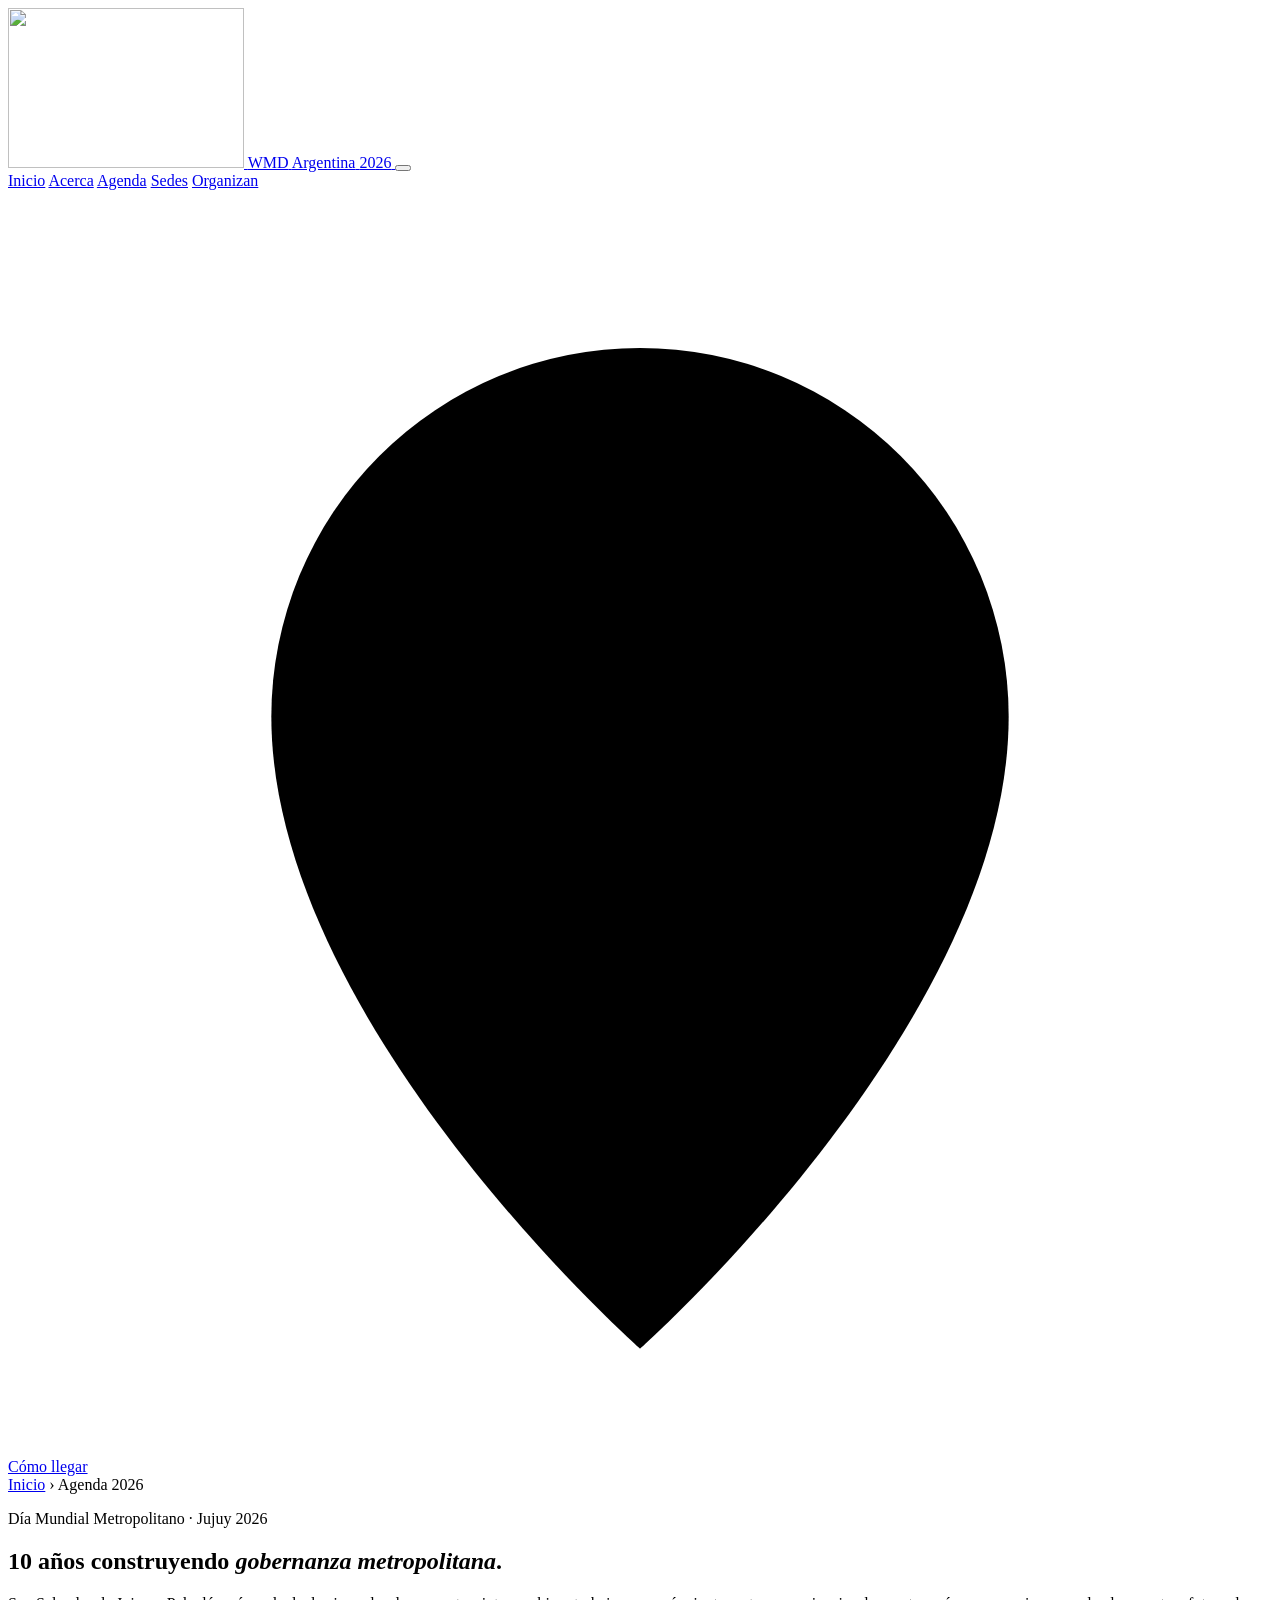
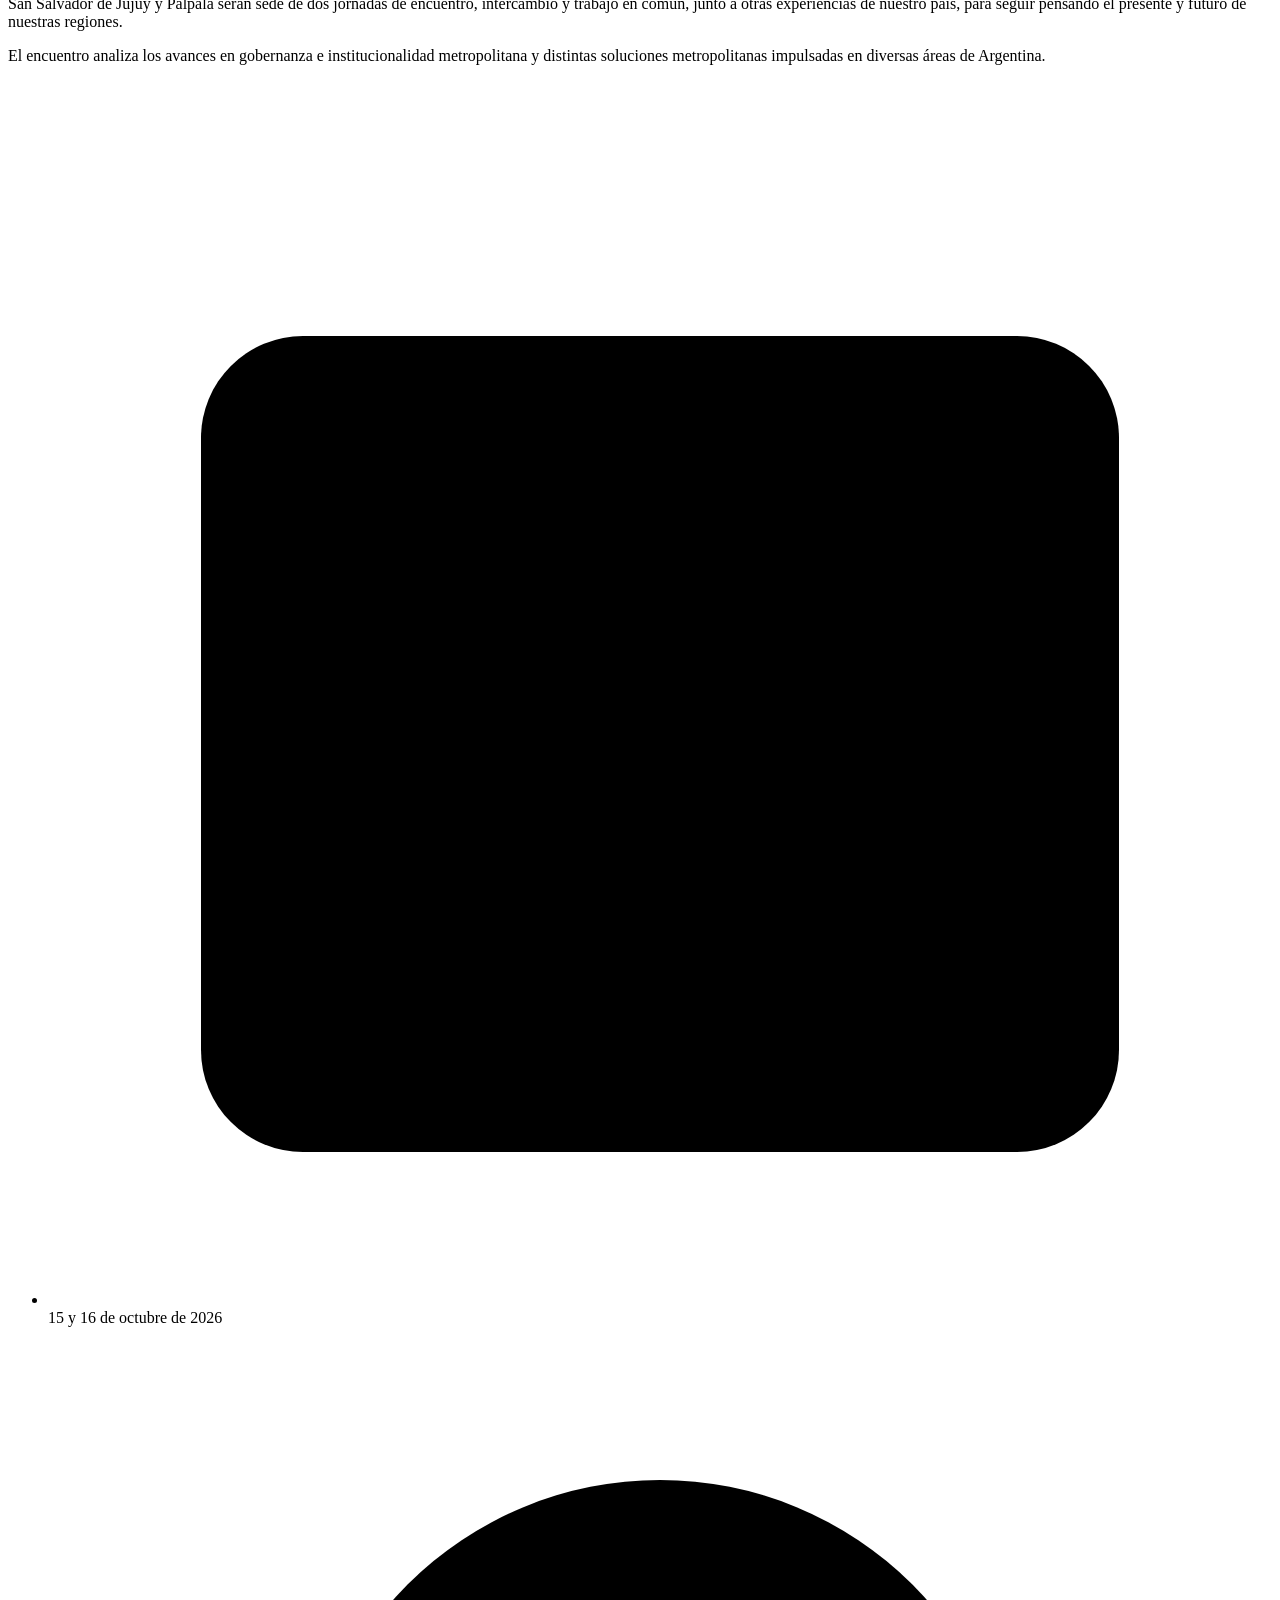
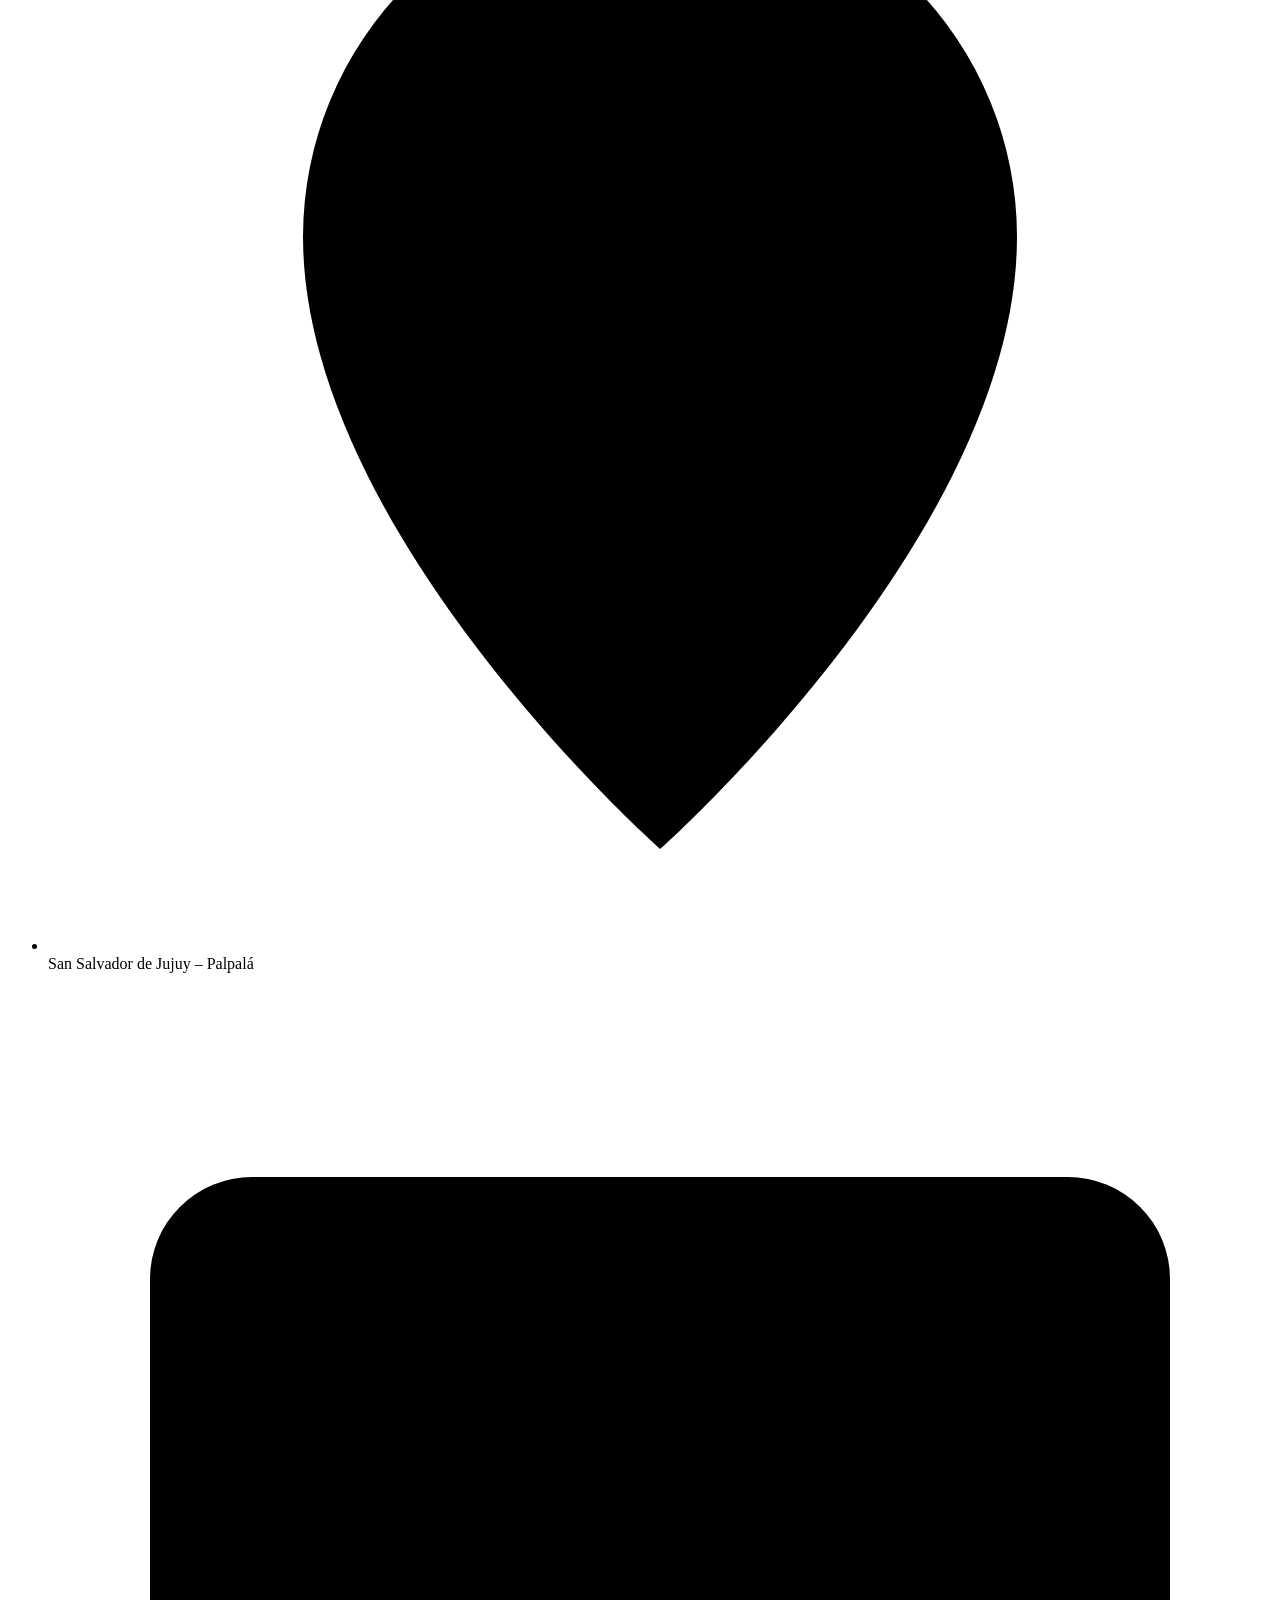
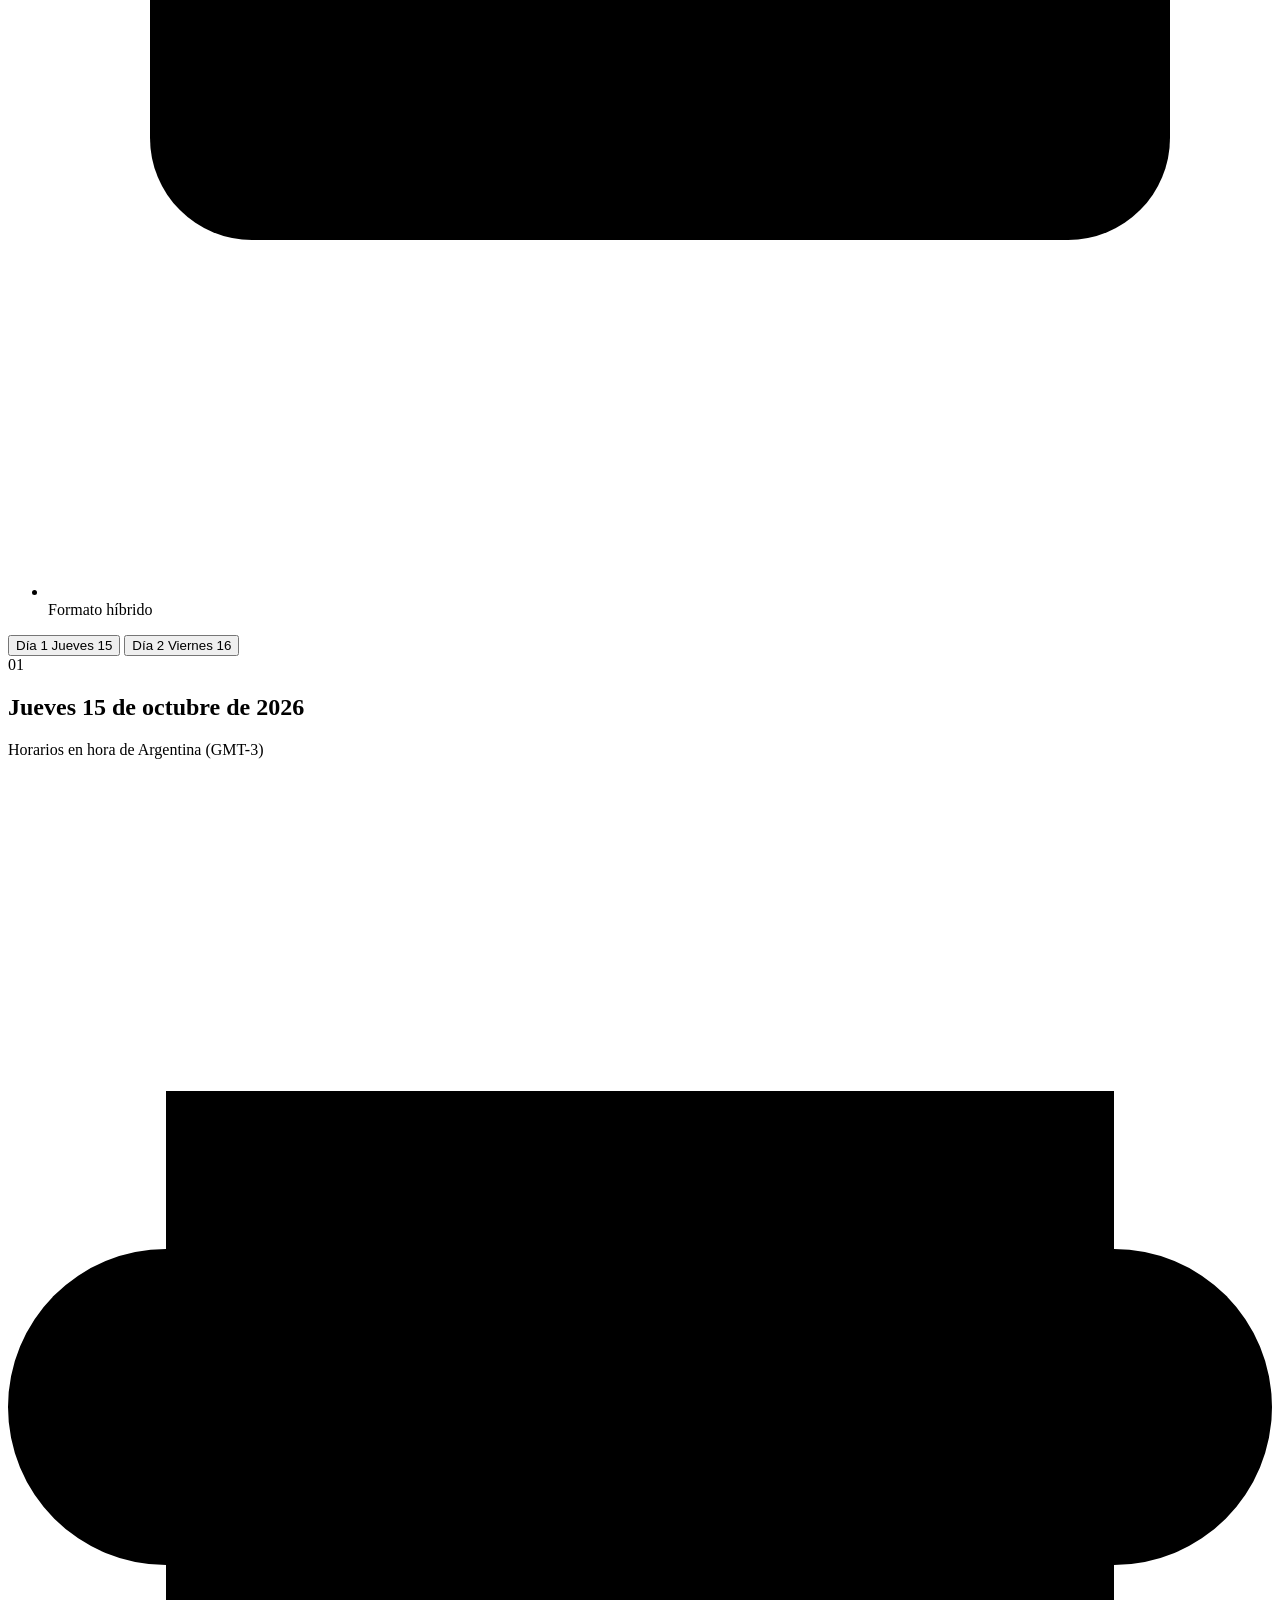
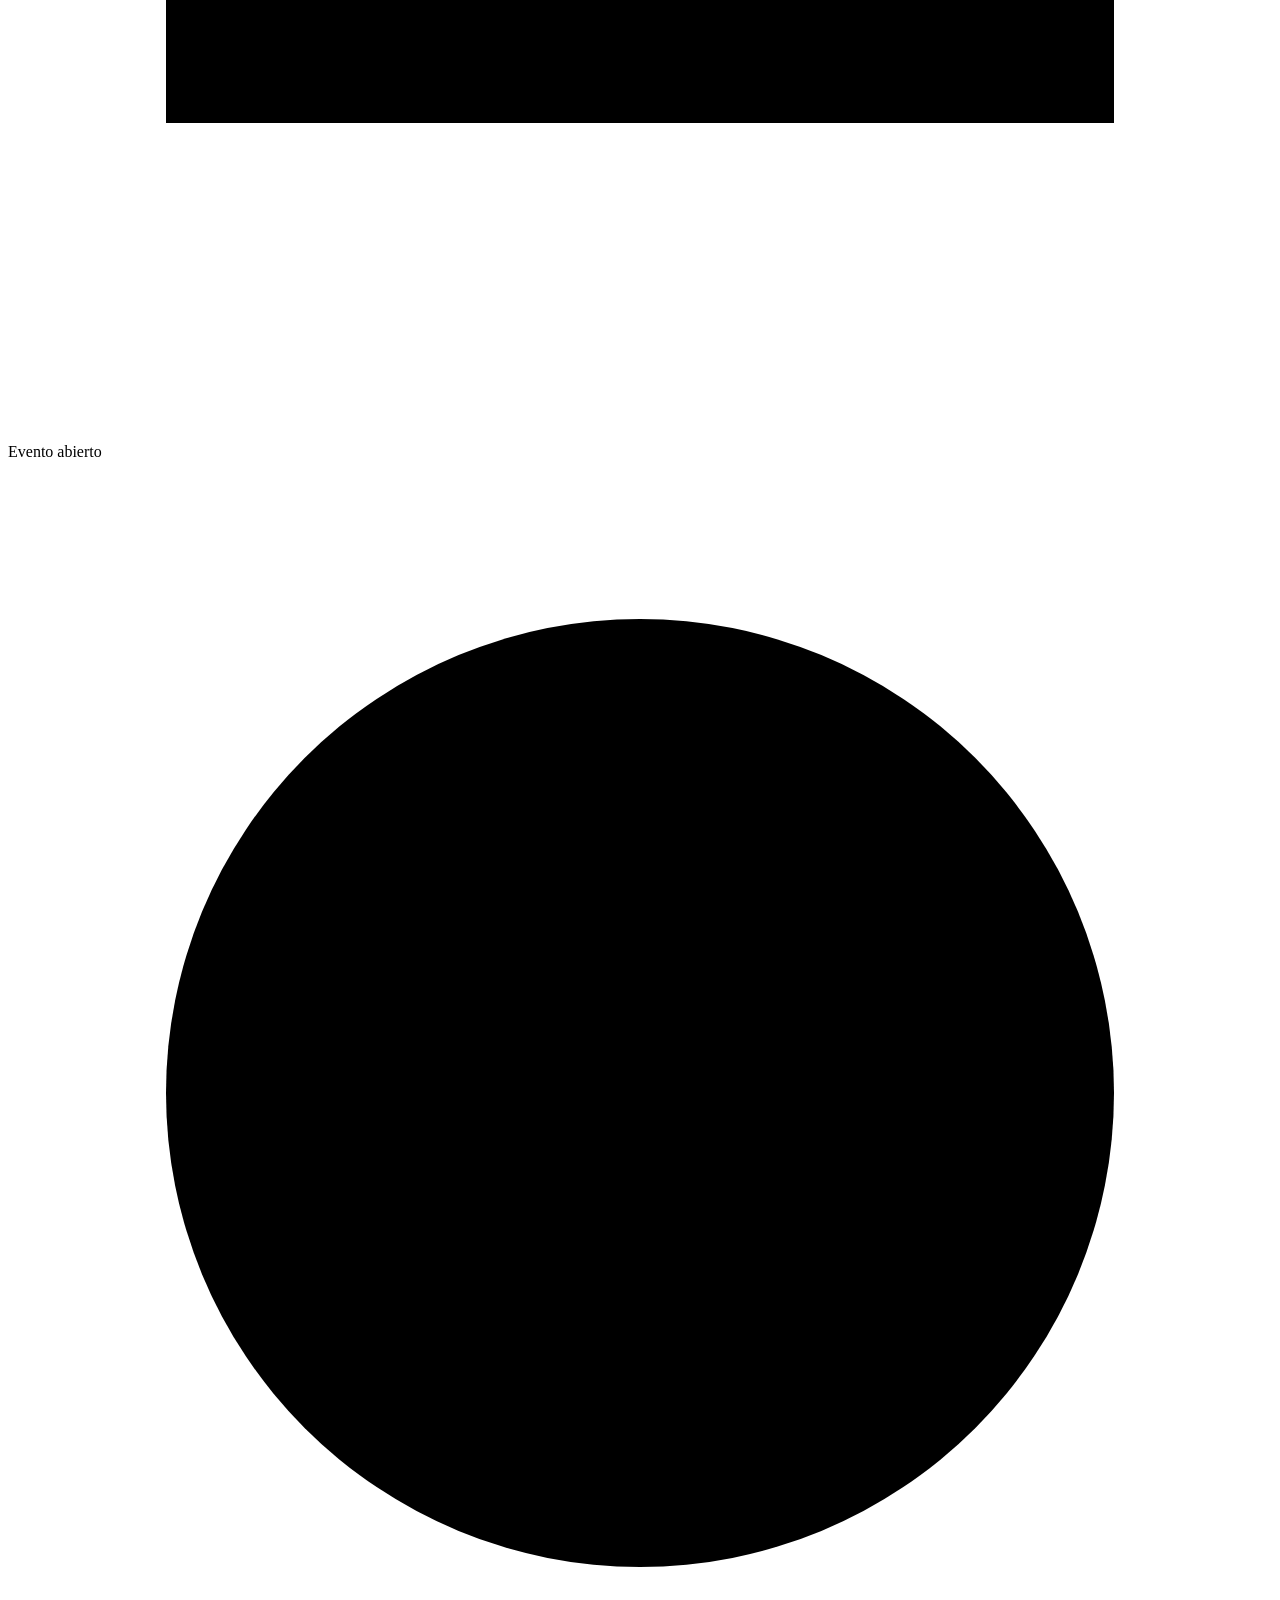
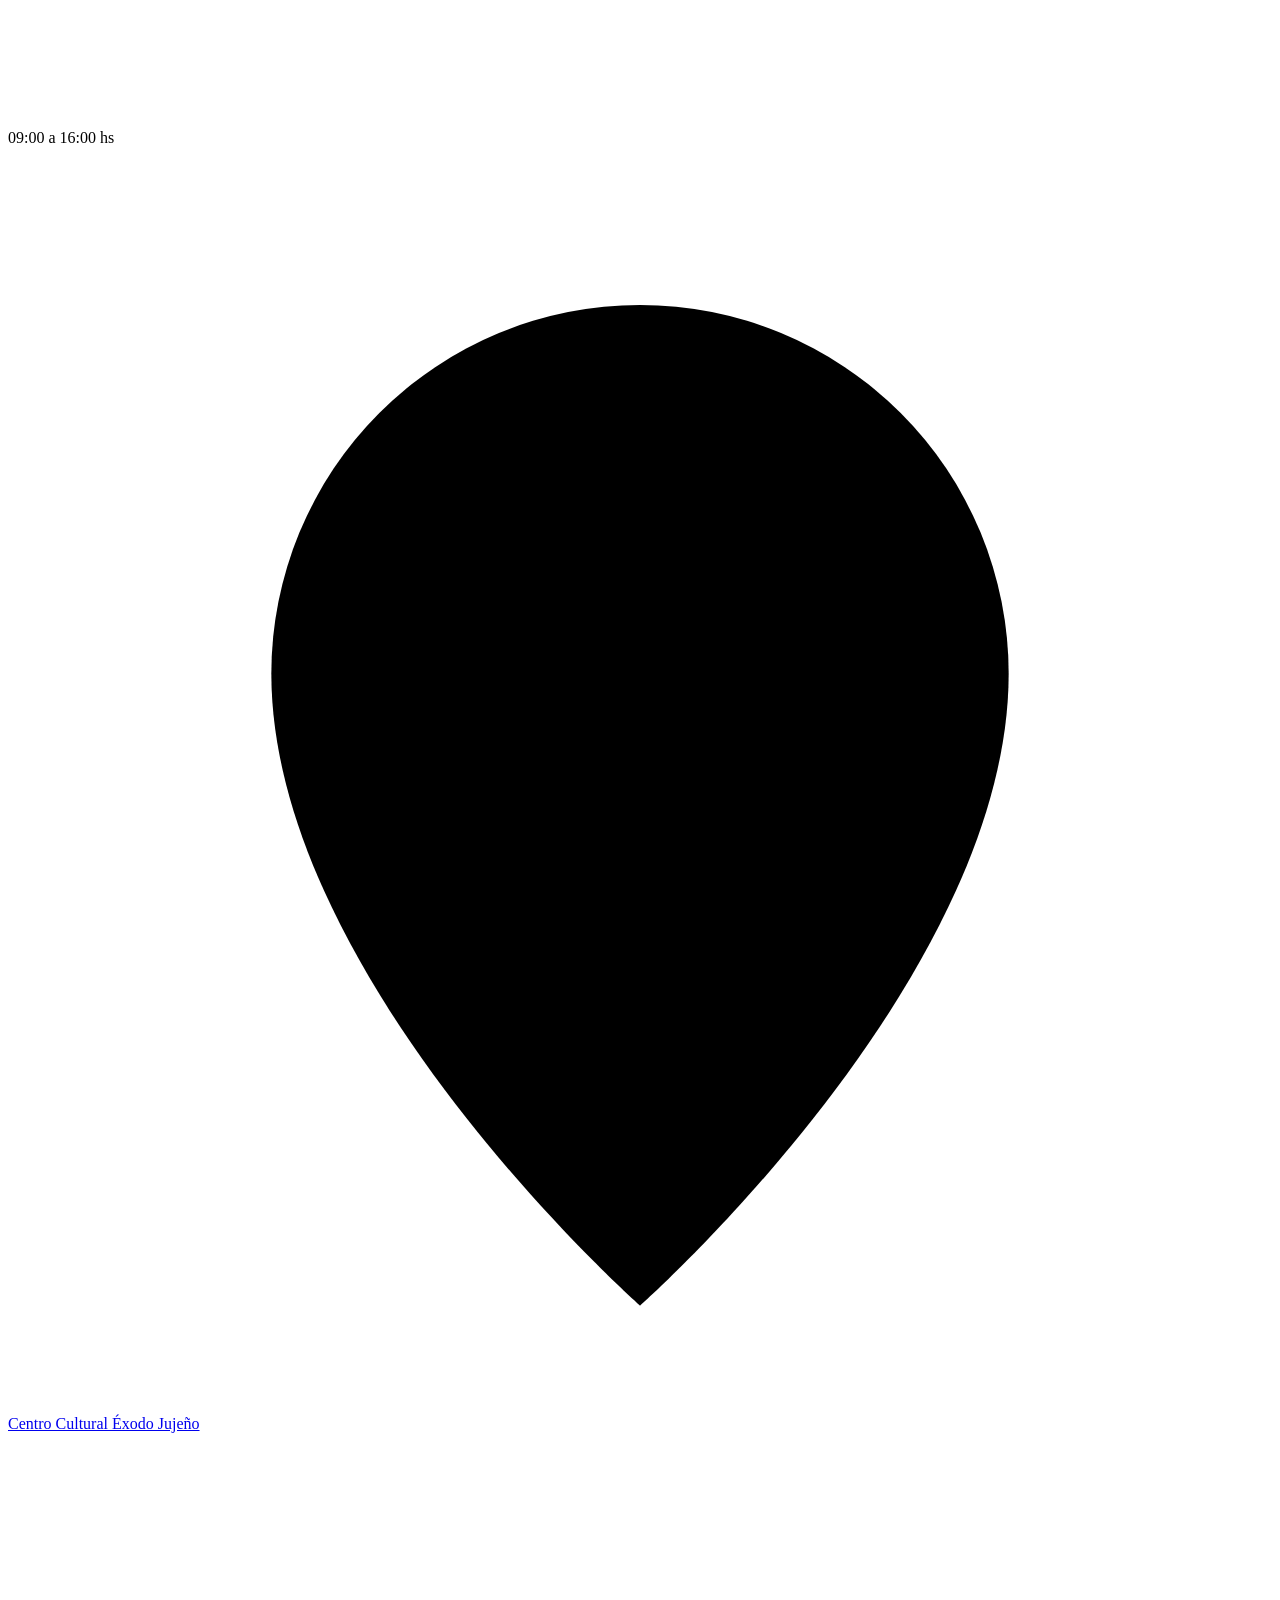
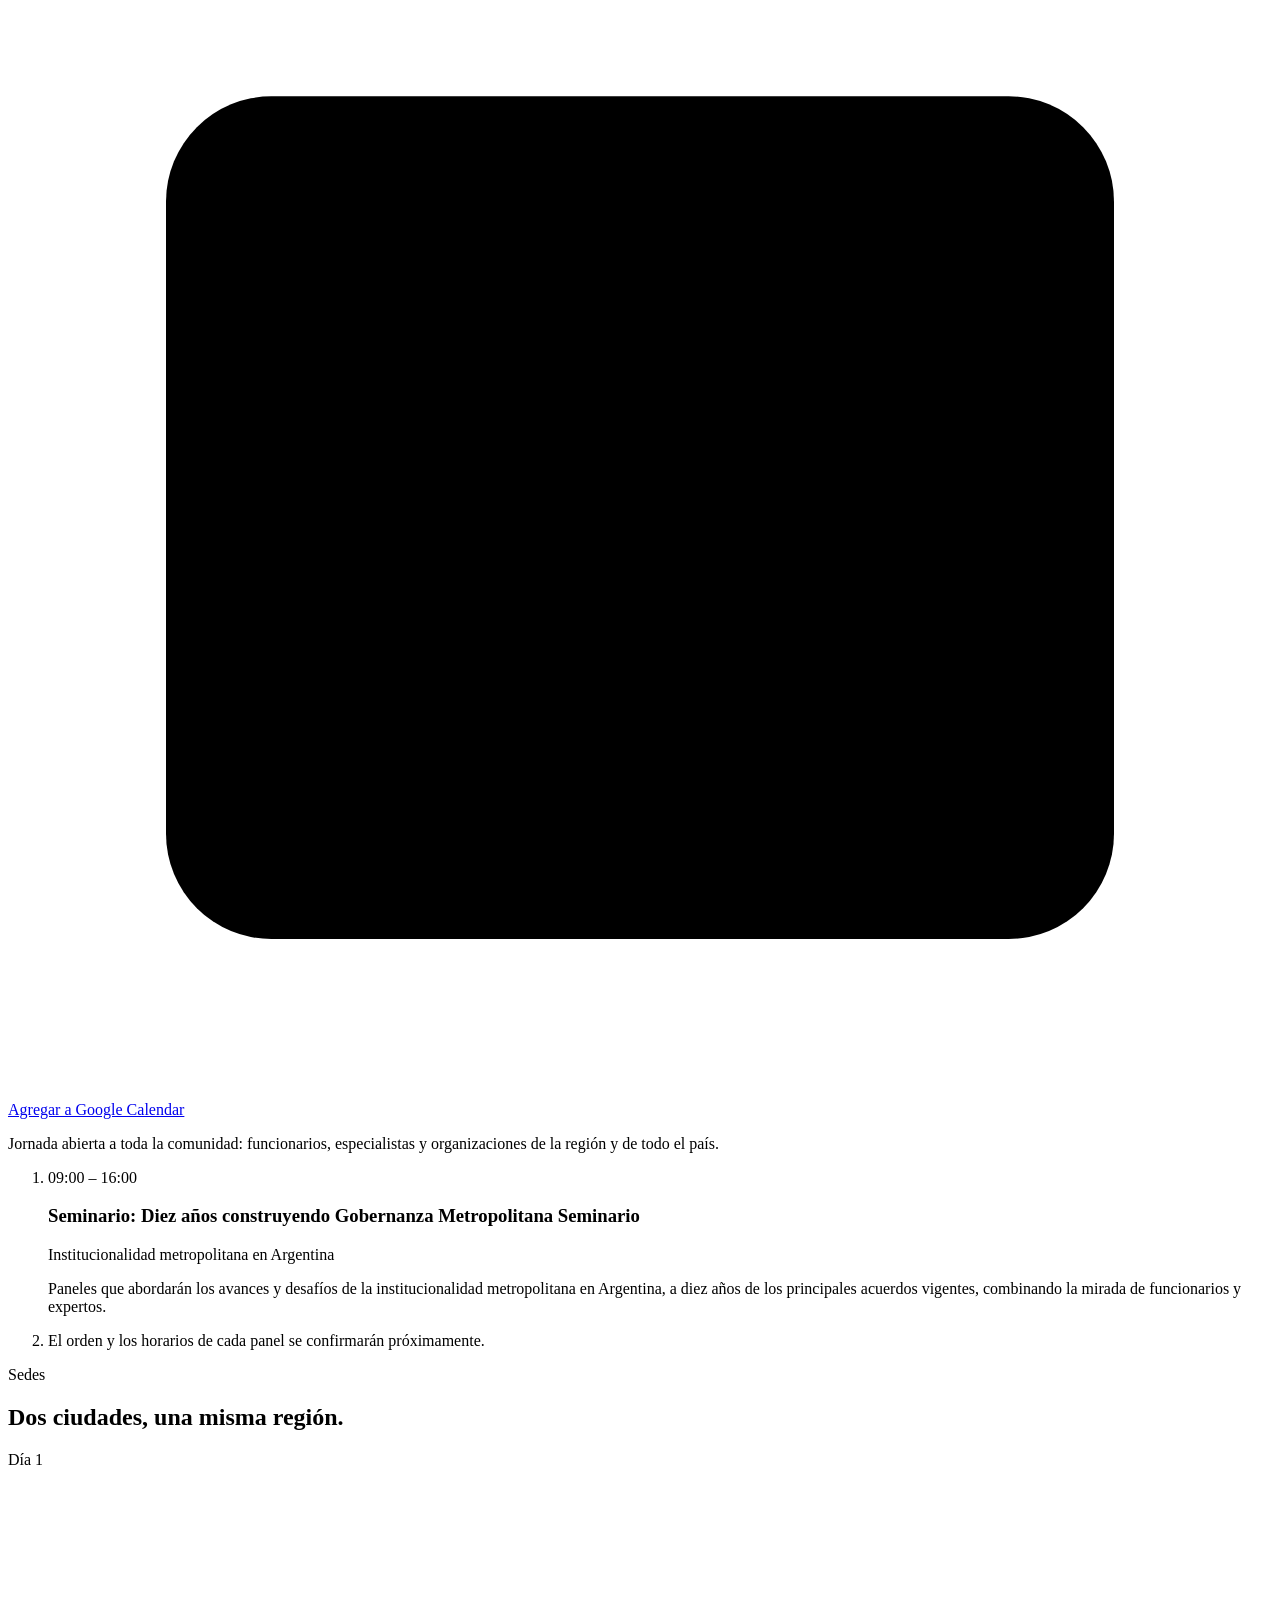
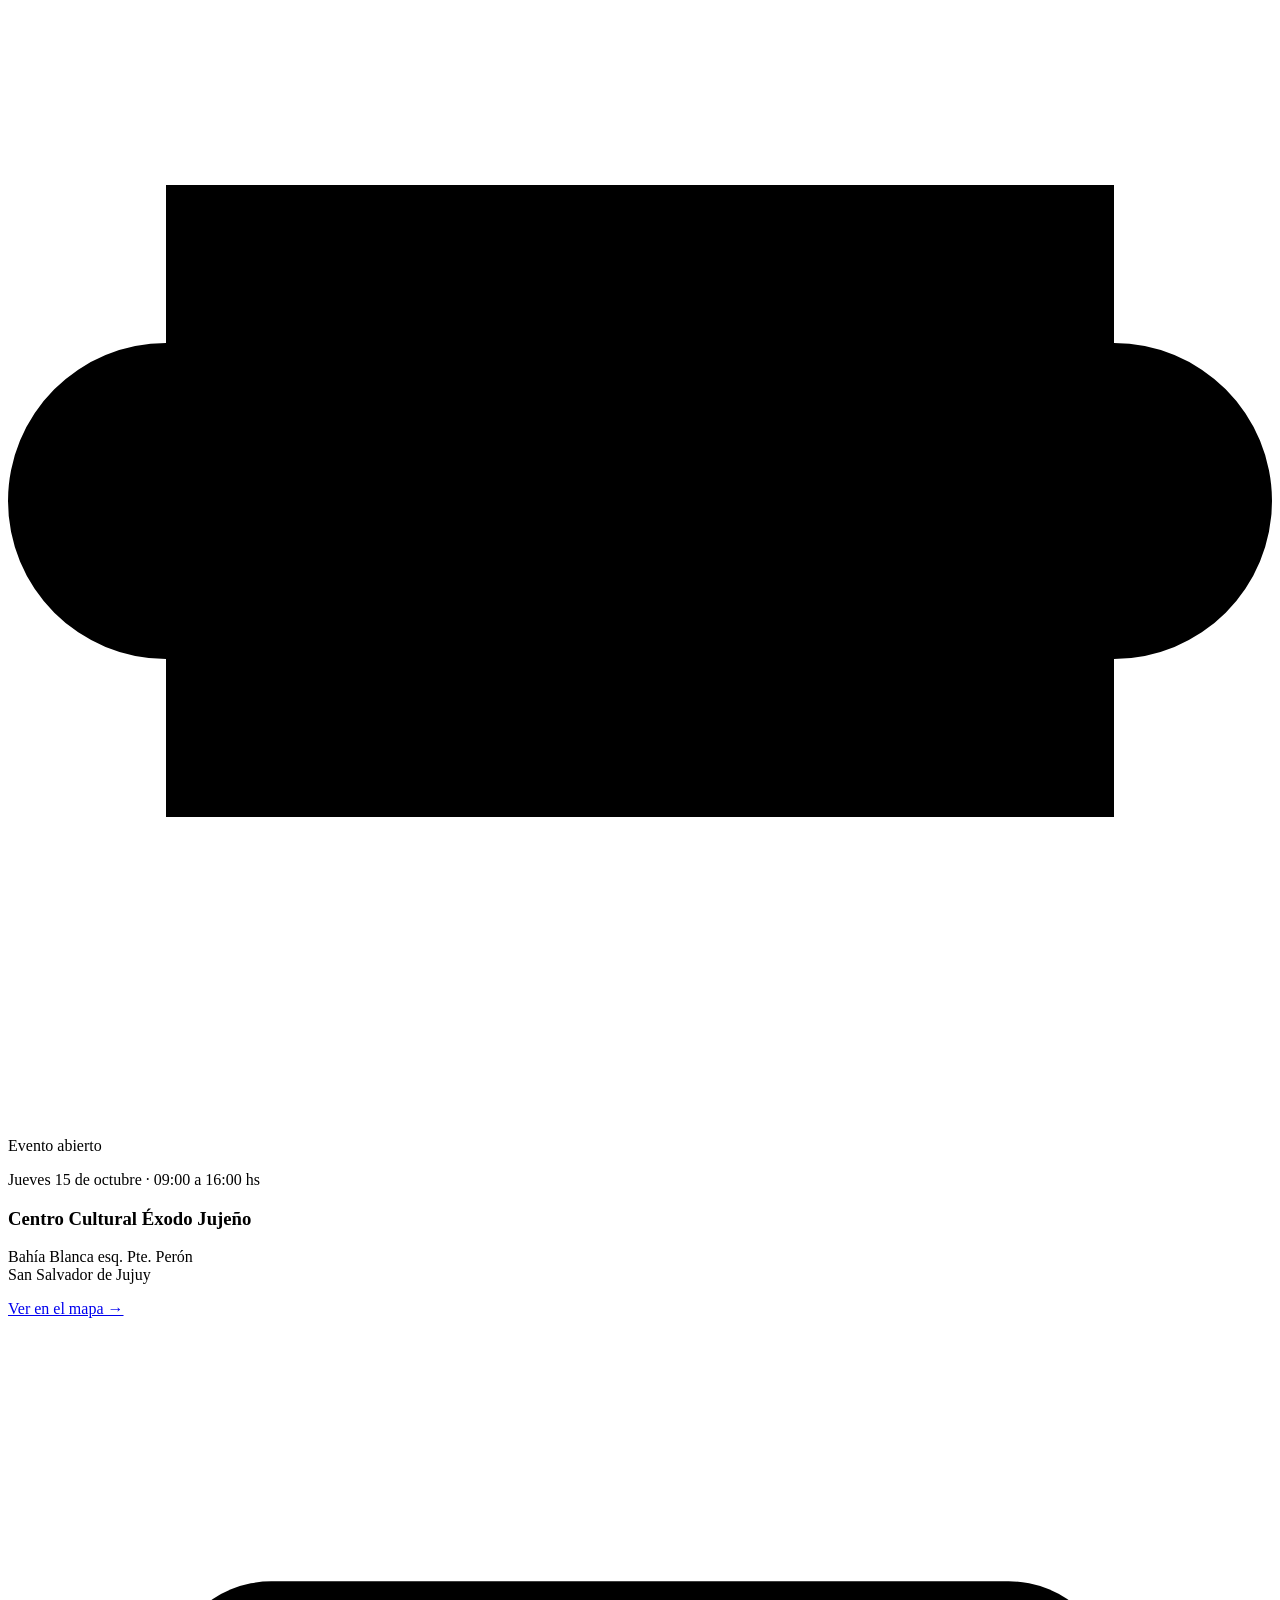
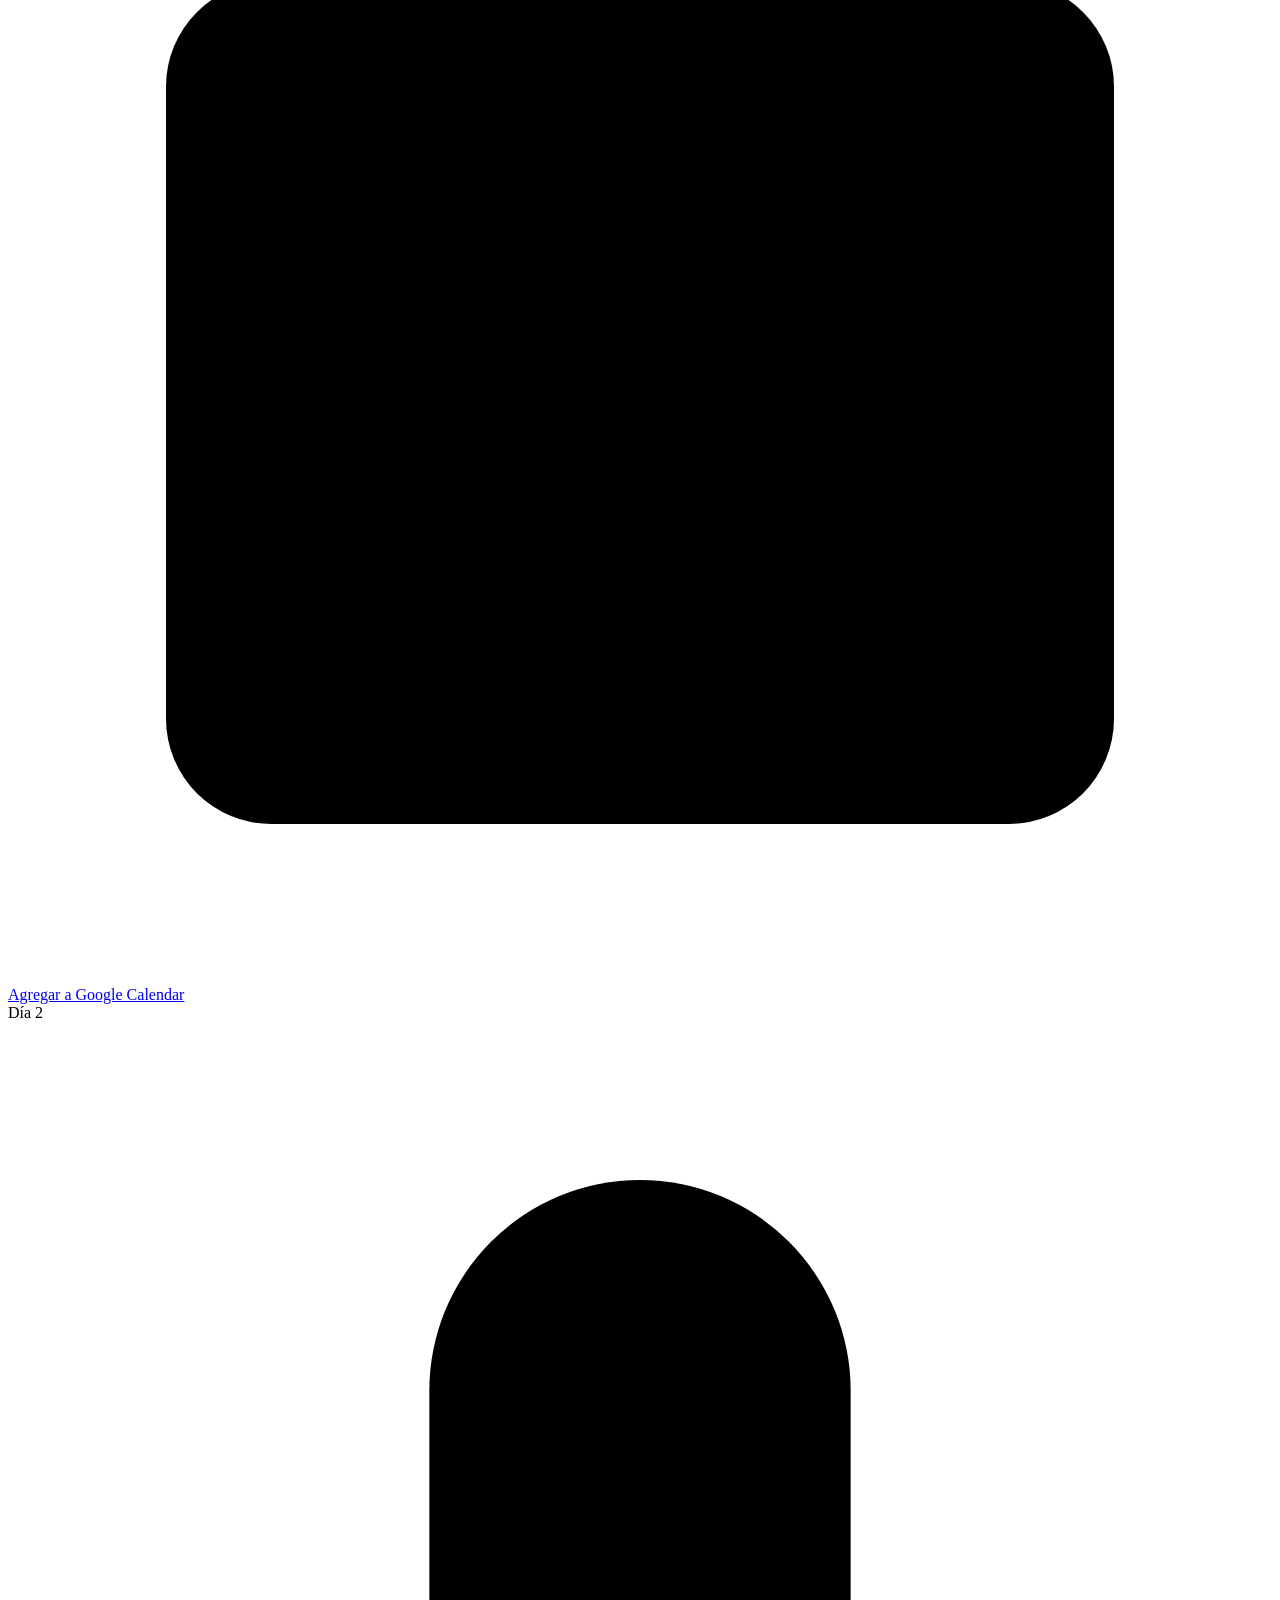
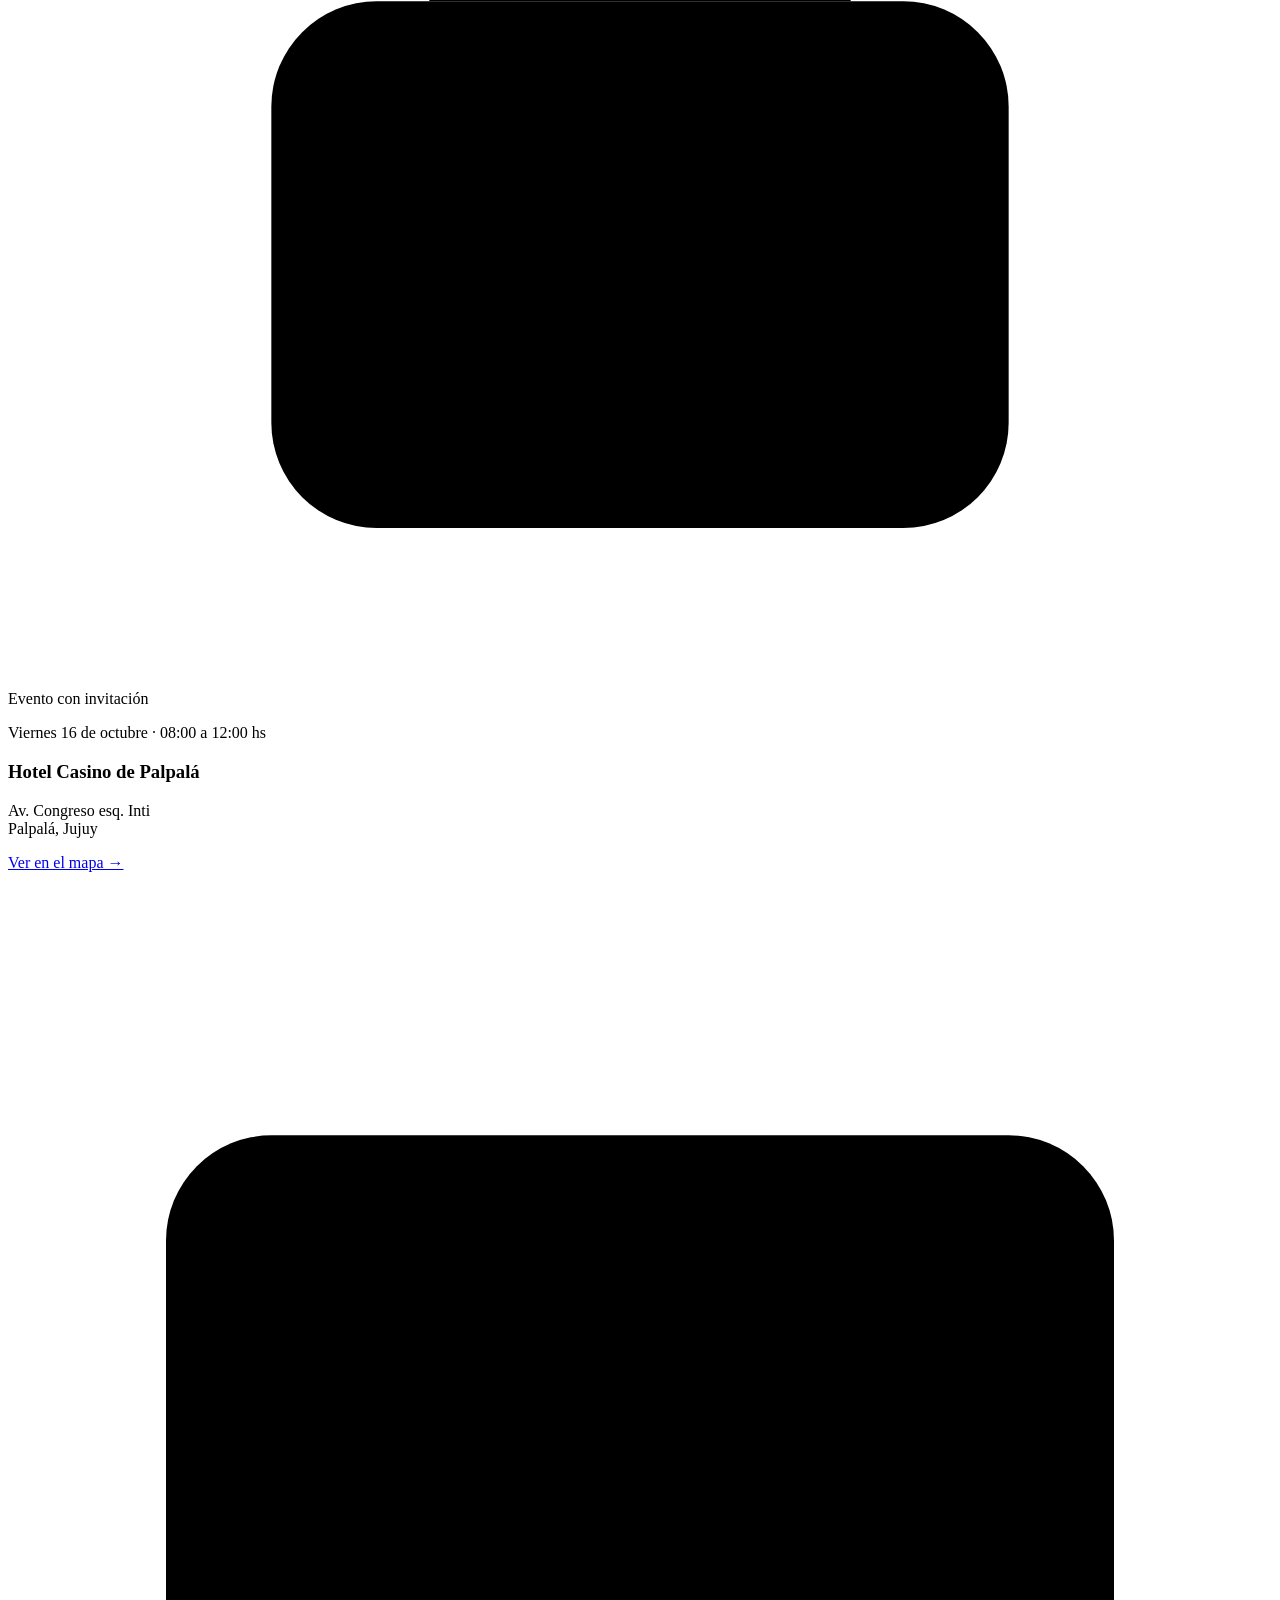
==== index.html @ 152cce7f "Apuntar links a wmd2026-elgranjujuy.github.io Co-Authored-By: Claude Opus 5.5 <noreply@anthropic.com" ====
<!doctype html>
<html lang="es">
<head>
  <meta charset="utf-8">
  <meta name="viewport" content="width=device-width, initial-scale=1">
  <title>Agenda · Día Mundial Metropolitano 2026 · Jujuy</title>
  <meta name="description" content="Día Mundial Metropolitano 2026 en San Salvador de Jujuy y Palpalá. 10 años construyendo gobernanza metropolitana. 15 y 16 de octubre.">
  <!-- Vista previa al compartir el link (WhatsApp, Facebook, LinkedIn, X) -->
  <meta property="og:type" content="website">
  <meta property="og:site_name" content="WMD Argentina 2026">
  <meta property="og:locale" content="es_AR">
  <meta property="og:url" content="https://wmd2026-elgranjujuy.github.io/">
  <meta property="og:title" content="Día Mundial Metropolitano 2026 · Jujuy">
  <meta property="og:description" content="10 años construyendo Gobernanza Metropolitana. Jueves 15 y viernes 16 de octubre en San Salvador de Jujuy y Palpalá. Mirá la agenda.">
  <meta property="og:image" content="https://wmd2026-elgranjujuy.github.io/og-image.jpg">
  <meta property="og:image:width" content="1200">
  <meta property="og:image:height" content="630">
  <meta property="og:image:alt" content="Flyer del Día Mundial Metropolitano 2026: 10 años construyendo gobernanza metropolitana, 15 y 16 de octubre.">
  <meta name="twitter:card" content="summary_large_image">
  <meta name="twitter:title" content="Día Mundial Metropolitano 2026 · Jujuy">
  <meta name="twitter:description" content="10 años construyendo Gobernanza Metropolitana. 15 y 16 de octubre en San Salvador de Jujuy y Palpalá.">
  <meta name="twitter:image" content="https://wmd2026-elgranjujuy.github.io/og-image.jpg">
  <link rel="preconnect" href="https://fonts.googleapis.com">
  <link rel="preconnect" href="https://fonts.gstatic.com" crossorigin>
  <link href="https://fonts.googleapis.com/css2?family=Montserrat:wght@400;500;600;700;800&family=DM+Serif+Display&display=swap" rel="stylesheet">
  <link rel="stylesheet" href="styles.css">
</head>
<body>

  <!-- ========== HEADER ========== -->
  <header class="site-header">
    <div class="container header-inner">
      <a href="#" class="logo" aria-label="WMD Argentina 2026 - Inicio">
        <img class="logo-mark" src="logos/wmd-mark.png" alt="" width="236" height="160">
        <span class="logo-divider" aria-hidden="true"></span>
        <span class="logo-wmd">WMD</span>
        <span class="logo-sub">
          <span class="logo-arg">Argentina</span>
          <span class="logo-year">2026</span>
        </span>
      </a>

      <button class="menu-toggle" aria-label="Abrir menú" aria-expanded="false">
        <span></span><span></span><span></span>
      </button>

      <nav class="main-nav" aria-label="Principal">
        <a href="#">Inicio</a>
        <a href="#acerca">Acerca</a>
        <a href="#agenda" class="active">Agenda</a>
        <a href="#sedes">Sedes</a>
        <a href="#organizan">Organizan</a>
      </nav>

      <div class="header-actions">
        <span class="countdown" id="countdown" hidden></span>
        <a href="#sedes" class="btn-primary">
          <svg viewBox="0 0 24 24" aria-hidden="true"><path d="M12 22s7-6.2 7-12a7 7 0 1 0-14 0c0 5.8 7 12 7 12z"/><circle cx="12" cy="10" r="2.5"/></svg>
          Cómo llegar
        </a>
      </div>
    </div>
  </header>

  <!-- ========== HERO ========== -->
  <section class="hero" id="acerca">
    <div class="container narrow">
      <nav class="breadcrumb" aria-label="Ruta">
        <a href="#">Inicio</a>
        <span aria-hidden="true">›</span>
        <span class="current">Agenda 2026</span>
      </nav>

      <p class="eyebrow">Día Mundial Metropolitano · Jujuy 2026</p>
      <h1>
        <span class="big-10">10</span> años construyendo
        <em>gobernanza metropolitana</em>.
      </h1>
      <p class="lead">
        San Salvador de Jujuy y Palpalá serán sede de dos jornadas de encuentro,
        intercambio y trabajo en común, junto a otras experiencias de nuestro país,
        para seguir pensando el presente y futuro de nuestras regiones.
      </p>
      <p class="lead">
        El encuentro analiza los avances en gobernanza e institucionalidad metropolitana
        y distintas soluciones metropolitanas impulsadas en diversas áreas de Argentina.
      </p>

      <ul class="hero-meta">
        <li>
          <svg viewBox="0 0 24 24" aria-hidden="true"><rect x="3" y="5" width="18" height="16" rx="2"/><path d="M3 10h18M8 3v4M16 3v4"/></svg>
          15 y 16 de octubre de 2026
        </li>
        <li>
          <svg viewBox="0 0 24 24" aria-hidden="true"><path d="M12 22s7-6.2 7-12a7 7 0 1 0-14 0c0 5.8 7 12 7 12z"/><circle cx="12" cy="10" r="2.5"/></svg>
          San Salvador de Jujuy – Palpalá
        </li>
        <li>
          <svg viewBox="0 0 24 24" aria-hidden="true"><rect x="2" y="4" width="20" height="13" rx="2"/><path d="M8 21h8M12 17v4"/></svg>
          Formato híbrido
        </li>
      </ul>
    </div>
    <div class="hero-stripe" aria-hidden="true"></div>
  </section>

  <!-- ========== AGENDA ========== -->
  <main class="agenda" id="agenda">
    <div class="container narrow">

      <div class="day-tabs" role="tablist" aria-label="Días del evento" id="dayTabs"></div>

      <div class="day-header">
        <span class="day-number" id="dayNumber">01</span>
        <div>
          <h2 id="dayDate"></h2>
          <p class="tz">Horarios en hora de Argentina (GMT-3)</p>
        </div>
      </div>

      <div class="day-summary" id="daySummary"></div>

      <ol class="timeline" id="timeline" role="tabpanel"></ol>
    </div>
  </main>

  <!-- ========== SEDES ========== -->
  <section class="info-section" id="sedes">
    <div class="container narrow">
      <p class="eyebrow">Sedes</p>
      <h2 class="section-title">Dos ciudades, una misma región.</h2>
      <div class="venue-grid" id="venueGrid"></div>
    </div>
  </section>

  <!-- ========== ORGANIZAN ========== -->
  <section class="organizers" id="organizan">
    <div class="container narrow">
      <div class="org-hosts">
        <p class="eyebrow">Organizan</p>
        <ul class="org-logos org-logos--hosts">
          <li><img src="logos/san-salvador-de-jujuy.png" alt="Municipalidad de San Salvador de Jujuy" width="327" height="220" loading="lazy"></li>
          <li><img src="logos/palpala.png" alt="Municipalidad de Palpalá" width="284" height="220" loading="lazy"></li>
          <li><img src="logos/ciudadania-metropolitana.png" alt="Ciudadanía Metropolitana" width="231" height="220" loading="lazy"></li>
        </ul>
      </div>

      <h2 class="section-title">Municipios del Gran Jujuy</h2>

      <div class="org-brand">
        <img src="logos/el-gran-jujuy.png" alt="El Gran Jujuy" width="411" height="220" loading="lazy">
      </div>

      <ul class="org-logos">
        <li><img src="logos/san-salvador-de-jujuy.png" alt="Municipalidad de San Salvador de Jujuy" width="327" height="220" loading="lazy"></li>
        <li><img src="logos/palpala.png" alt="Municipalidad de Palpalá" width="284" height="220" loading="lazy"></li>
        <li><img src="logos/monterrico.png" alt="Municipalidad de Monterrico" width="365" height="220" loading="lazy"></li>
        <li><img src="logos/el-carmen.png" alt="Municipalidad de El Carmen" width="285" height="220" loading="lazy"></li>
        <li><img src="logos/perico.png" alt="Municipalidad de Perico" width="158" height="220" loading="lazy"></li>
        <li><img src="logos/san-antonio.png" alt="Municipalidad de San Antonio" width="219" height="220" loading="lazy"></li>
        <li><img src="logos/yala.png" alt="Municipalidad de Yala" width="288" height="220" loading="lazy"></li>
      </ul>

      <div class="org-support">
        <p class="eyebrow">Colaboran con el evento</p>
        <ul class="org-logos org-logos--support">
          <li><img src="logos/un-habitat.png" alt="ONU-Hábitat" width="204" height="200" loading="lazy"></li>
          <li><img src="logos/metropolis.png" alt="Metropolis" width="524" height="101" loading="lazy"></li>
          <li><img src="logos/amb-barcelona.png" alt="AMB – Àrea Metropolitana de Barcelona" width="560" height="103" loading="lazy"></li>
          <li><img src="logos/ente-metropolitano-cordoba.png" alt="Ente Metropolitano Córdoba" width="560" height="176" loading="lazy"></li>
          <li><img src="logos/ecam-santa-fe.png" alt="ECAM – Ente de Coordinación Área Metropolitana Santa Fe" width="550" height="200" loading="lazy"></li>
          <li><img src="logos/ecom-rosario.png" alt="ECOM Rosario" width="277" height="200" loading="lazy"></li>
          <li><img src="logos/ibatin.png" alt="IBATIN – Proyecto Metropolitano" width="560" height="154" loading="lazy"></li>
          <li><img src="logos/ril.png" alt="RIL" width="479" height="200" loading="lazy"></li>
          <li><img src="logos/fundacion-metropolitana.png" alt="Fundación Metropolitana" width="560" height="188" loading="lazy"></li>
          <li><img src="logos/red-gobernanza-argentina.png" alt="Red de Gobernanza para Argentina" width="386" height="200" loading="lazy"></li>
          <li><img src="logos/centro-ciudades-inteligentes-uba.png" alt="Centro de Ciudades Inteligentes – Económicas UBA" width="528" height="200" loading="lazy"></li>
          <li><img src="logos/unju.png" alt="Universidad Nacional de Jujuy" width="362" height="200" loading="lazy"></li>
        </ul>
      </div>
    </div>
  </section>

  <footer class="site-footer">
    <div class="container footer-inner">
      <span>© 2026 Día Mundial Metropolitano · El Gran Jujuy</span>
      <span>WMD Argentina 2026</span>
    </div>
  </footer>

  <script src="agenda.js"></script>
</body>
</html>
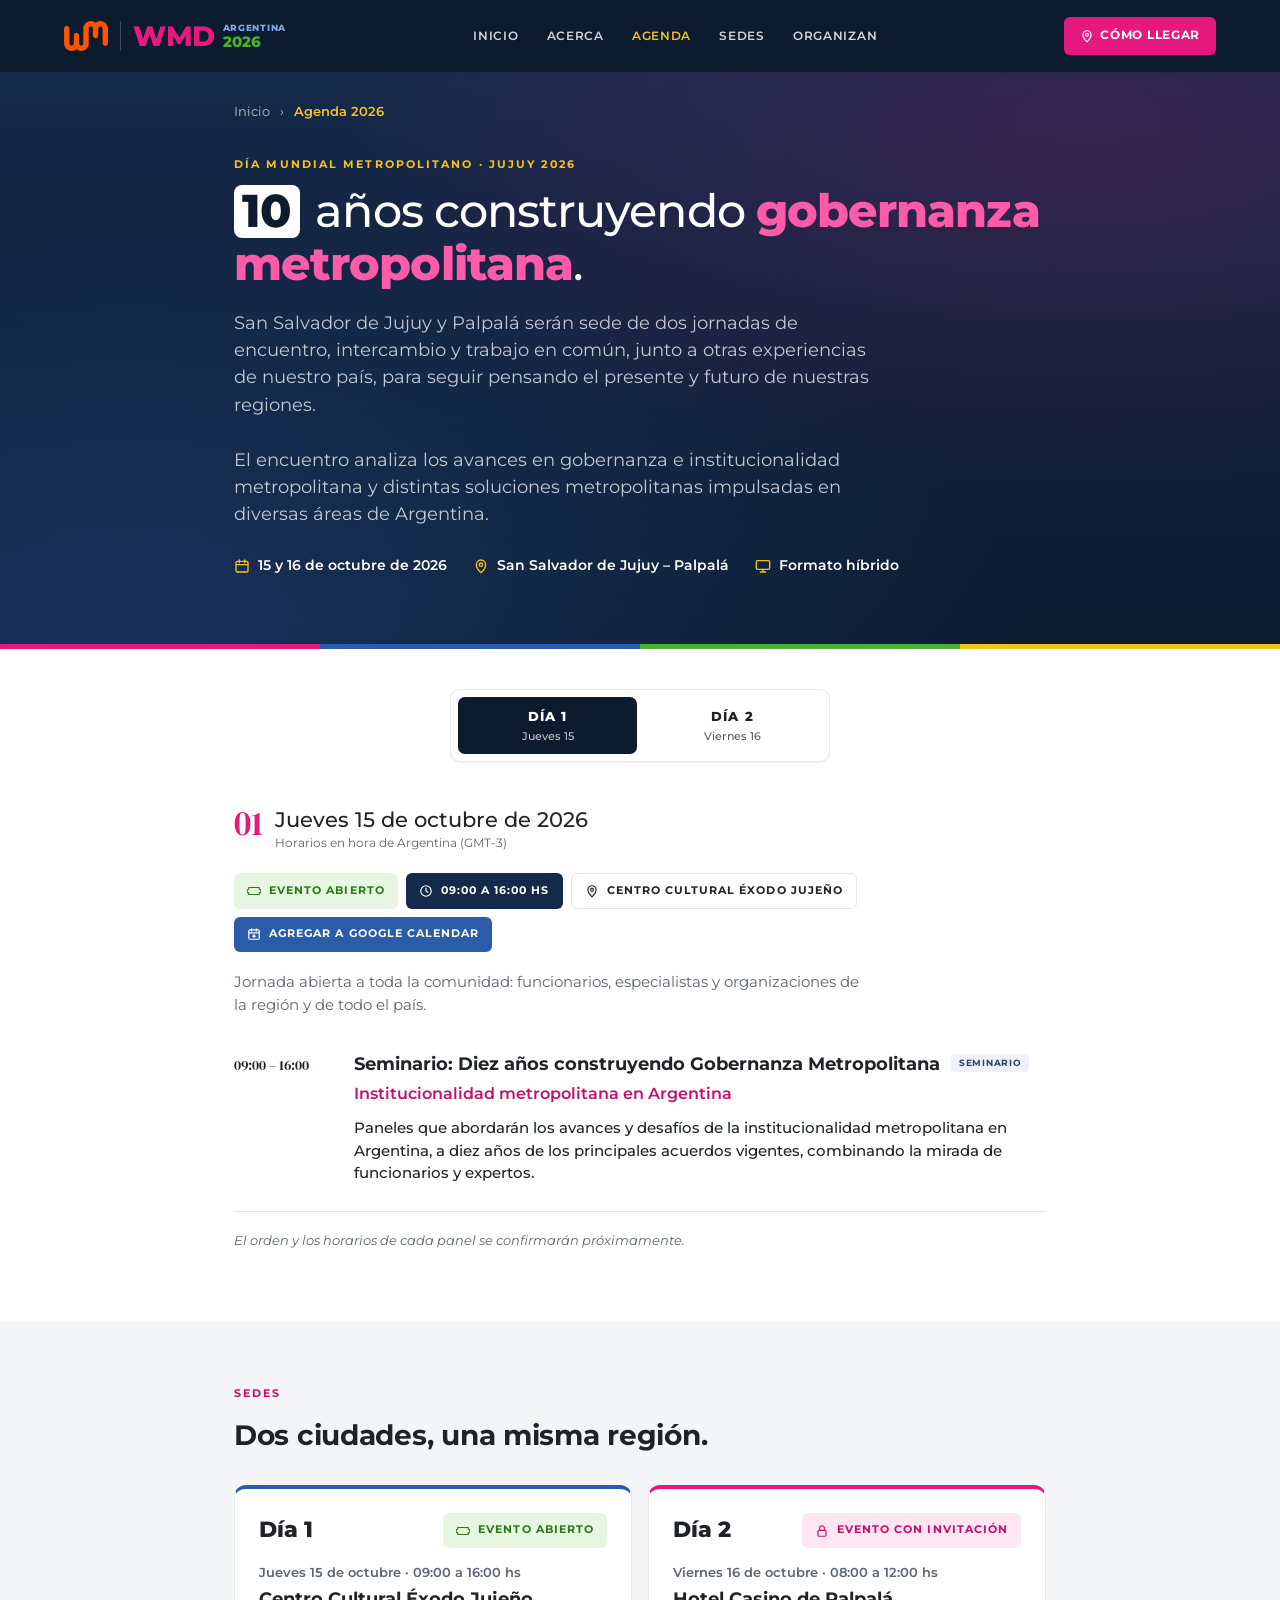
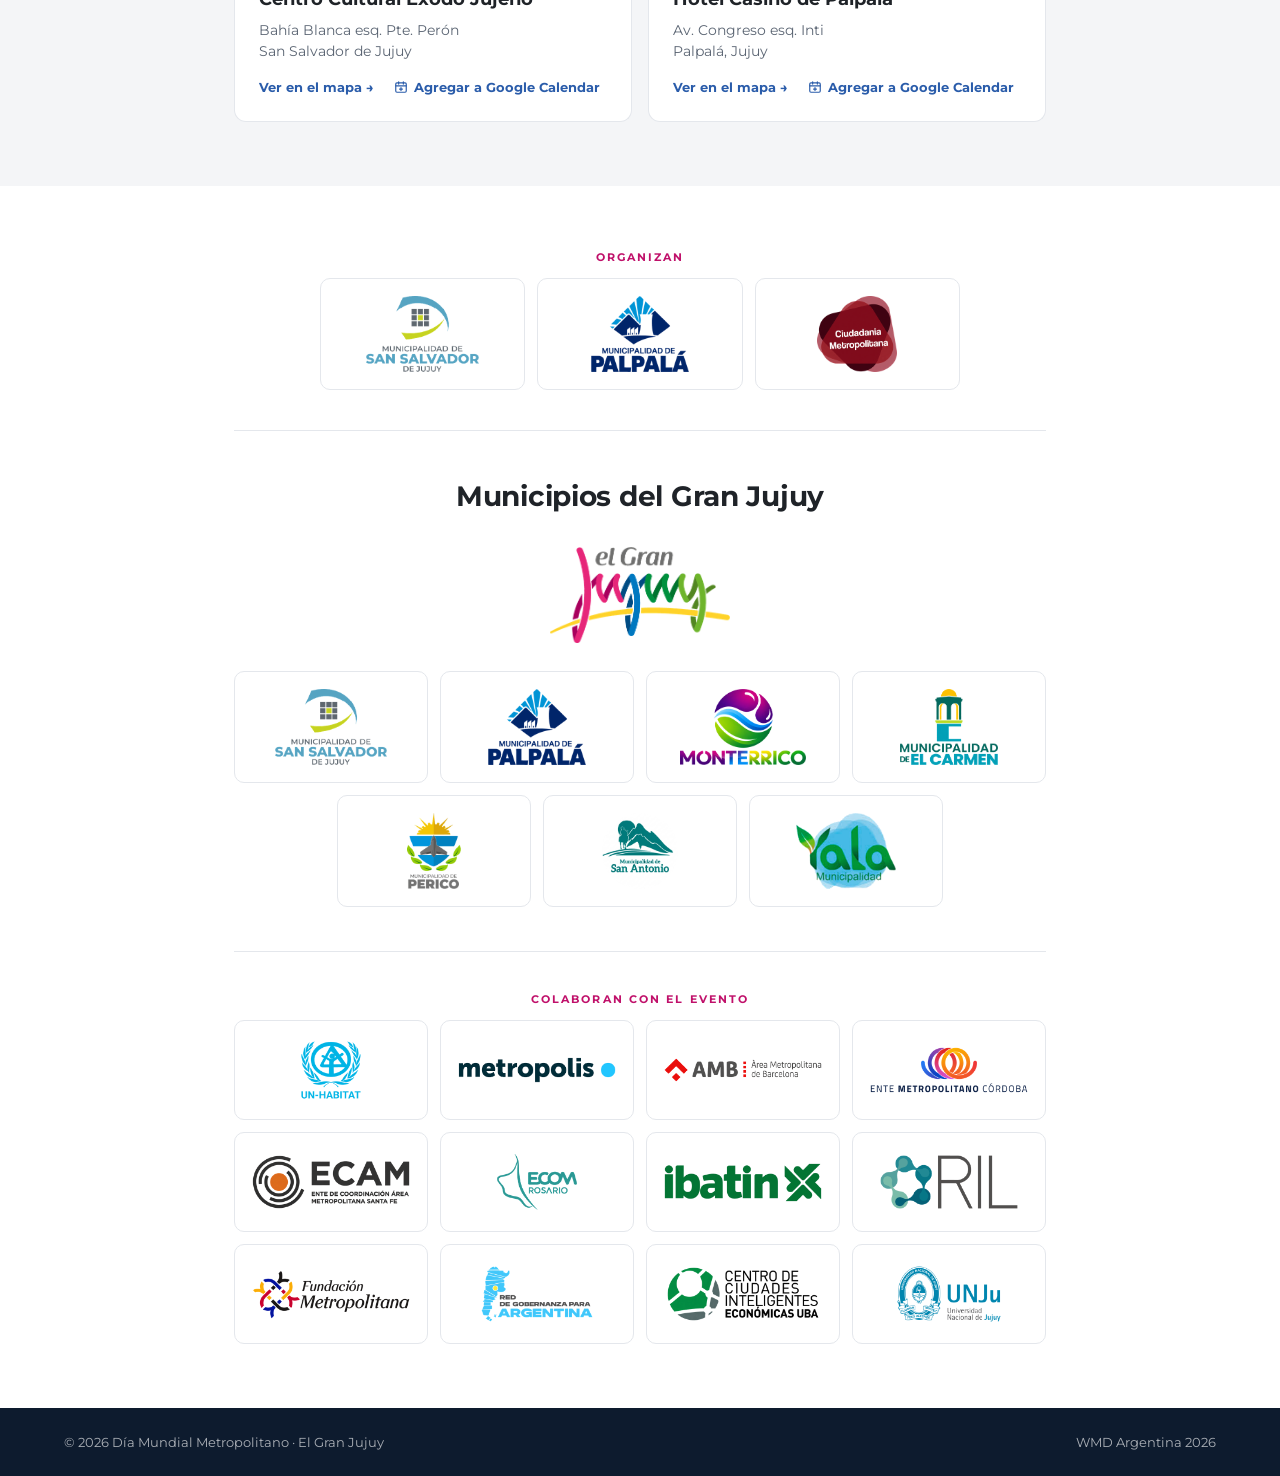
==== commit 6f52b045: "Publicar la agenda en /agenda La página pasa a la carpeta agenda/ y la raíz redirige ahí, conservand" ====
--- a/index.html
+++ b/index.html
@@ -3,191 +3,29 @@
 <head>
   <meta charset="utf-8">
   <meta name="viewport" content="width=device-width, initial-scale=1">
-  <title>Agenda · Día Mundial Metropolitano 2026 · Jujuy</title>
-  <meta name="description" content="Día Mundial Metropolitano 2026 en San Salvador de Jujuy y Palpalá. 10 años construyendo gobernanza metropolitana. 15 y 16 de octubre.">
-  <!-- Vista previa al compartir el link (WhatsApp, Facebook, LinkedIn, X) -->
+  <title>Día Mundial Metropolitano 2026 · Jujuy</title>
+  <link rel="canonical" href="https://wmd2026-elgranjujuy.github.io/agenda/">
+  <meta http-equiv="refresh" content="0; url=agenda/">
   <meta property="og:type" content="website">
-  <meta property="og:site_name" content="WMD Argentina 2026">
-  <meta property="og:locale" content="es_AR">
-  <meta property="og:url" content="https://wmd2026-elgranjujuy.github.io/">
+  <meta property="og:url" content="https://wmd2026-elgranjujuy.github.io/agenda/">
   <meta property="og:title" content="Día Mundial Metropolitano 2026 · Jujuy">
   <meta property="og:description" content="10 años construyendo Gobernanza Metropolitana. Jueves 15 y viernes 16 de octubre en San Salvador de Jujuy y Palpalá. Mirá la agenda.">
   <meta property="og:image" content="https://wmd2026-elgranjujuy.github.io/og-image.jpg">
   <meta property="og:image:width" content="1200">
   <meta property="og:image:height" content="630">
-  <meta property="og:image:alt" content="Flyer del Día Mundial Metropolitano 2026: 10 años construyendo gobernanza metropolitana, 15 y 16 de octubre.">
   <meta name="twitter:card" content="summary_large_image">
-  <meta name="twitter:title" content="Día Mundial Metropolitano 2026 · Jujuy">
-  <meta name="twitter:description" content="10 años construyendo Gobernanza Metropolitana. 15 y 16 de octubre en San Salvador de Jujuy y Palpalá.">
   <meta name="twitter:image" content="https://wmd2026-elgranjujuy.github.io/og-image.jpg">
-  <link rel="preconnect" href="https://fonts.googleapis.com">
-  <link rel="preconnect" href="https://fonts.gstatic.com" crossorigin>
-  <link href="https://fonts.googleapis.com/css2?family=Montserrat:wght@400;500;600;700;800&family=DM+Serif+Display&display=swap" rel="stylesheet">
-  <link rel="stylesheet" href="styles.css">
+  <script>
+    // Conserva el día elegido (#dia-2) al redirigir
+    location.replace("agenda/" + location.hash);
+  </script>
+  <style>
+    body { margin: 0; min-height: 100vh; display: grid; place-items: center; padding: 16px;
+           font-family: system-ui, sans-serif; background: #0d1b2e; color: #fff; text-align: center; }
+    a { color: #f6c21c; font-weight: 700; }
+  </style>
 </head>
 <body>
-
-  <!-- ========== HEADER ========== -->
-  <header class="site-header">
-    <div class="container header-inner">
-      <a href="#" class="logo" aria-label="WMD Argentina 2026 - Inicio">
-        <img class="logo-mark" src="logos/wmd-mark.png" alt="" width="236" height="160">
-        <span class="logo-divider" aria-hidden="true"></span>
-        <span class="logo-wmd">WMD</span>
-        <span class="logo-sub">
-          <span class="logo-arg">Argentina</span>
-          <span class="logo-year">2026</span>
-        </span>
-      </a>
-
-      <button class="menu-toggle" aria-label="Abrir menú" aria-expanded="false">
-        <span></span><span></span><span></span>
-      </button>
-
-      <nav class="main-nav" aria-label="Principal">
-        <a href="#">Inicio</a>
-        <a href="#acerca">Acerca</a>
-        <a href="#agenda" class="active">Agenda</a>
-        <a href="#sedes">Sedes</a>
-        <a href="#organizan">Organizan</a>
-      </nav>
-
-      <div class="header-actions">
-        <span class="countdown" id="countdown" hidden></span>
-        <a href="#sedes" class="btn-primary">
-          <svg viewBox="0 0 24 24" aria-hidden="true"><path d="M12 22s7-6.2 7-12a7 7 0 1 0-14 0c0 5.8 7 12 7 12z"/><circle cx="12" cy="10" r="2.5"/></svg>
-          Cómo llegar
-        </a>
-      </div>
-    </div>
-  </header>
-
-  <!-- ========== HERO ========== -->
-  <section class="hero" id="acerca">
-    <div class="container narrow">
-      <nav class="breadcrumb" aria-label="Ruta">
-        <a href="#">Inicio</a>
-        <span aria-hidden="true">›</span>
-        <span class="current">Agenda 2026</span>
-      </nav>
-
-      <p class="eyebrow">Día Mundial Metropolitano · Jujuy 2026</p>
-      <h1>
-        <span class="big-10">10</span> años construyendo
-        <em>gobernanza metropolitana</em>.
-      </h1>
-      <p class="lead">
-        San Salvador de Jujuy y Palpalá serán sede de dos jornadas de encuentro,
-        intercambio y trabajo en común, junto a otras experiencias de nuestro país,
-        para seguir pensando el presente y futuro de nuestras regiones.
-      </p>
-      <p class="lead">
-        El encuentro analiza los avances en gobernanza e institucionalidad metropolitana
-        y distintas soluciones metropolitanas impulsadas en diversas áreas de Argentina.
-      </p>
-
-      <ul class="hero-meta">
-        <li>
-          <svg viewBox="0 0 24 24" aria-hidden="true"><rect x="3" y="5" width="18" height="16" rx="2"/><path d="M3 10h18M8 3v4M16 3v4"/></svg>
-          15 y 16 de octubre de 2026
-        </li>
-        <li>
-          <svg viewBox="0 0 24 24" aria-hidden="true"><path d="M12 22s7-6.2 7-12a7 7 0 1 0-14 0c0 5.8 7 12 7 12z"/><circle cx="12" cy="10" r="2.5"/></svg>
-          San Salvador de Jujuy – Palpalá
-        </li>
-        <li>
-          <svg viewBox="0 0 24 24" aria-hidden="true"><rect x="2" y="4" width="20" height="13" rx="2"/><path d="M8 21h8M12 17v4"/></svg>
-          Formato híbrido
-        </li>
-      </ul>
-    </div>
-    <div class="hero-stripe" aria-hidden="true"></div>
-  </section>
-
-  <!-- ========== AGENDA ========== -->
-  <main class="agenda" id="agenda">
-    <div class="container narrow">
-
-      <div class="day-tabs" role="tablist" aria-label="Días del evento" id="dayTabs"></div>
-
-      <div class="day-header">
-        <span class="day-number" id="dayNumber">01</span>
-        <div>
-          <h2 id="dayDate"></h2>
-          <p class="tz">Horarios en hora de Argentina (GMT-3)</p>
-        </div>
-      </div>
-
-      <div class="day-summary" id="daySummary"></div>
-
-      <ol class="timeline" id="timeline" role="tabpanel"></ol>
-    </div>
-  </main>
-
-  <!-- ========== SEDES ========== -->
-  <section class="info-section" id="sedes">
-    <div class="container narrow">
-      <p class="eyebrow">Sedes</p>
-      <h2 class="section-title">Dos ciudades, una misma región.</h2>
-      <div class="venue-grid" id="venueGrid"></div>
-    </div>
-  </section>
-
-  <!-- ========== ORGANIZAN ========== -->
-  <section class="organizers" id="organizan">
-    <div class="container narrow">
-      <div class="org-hosts">
-        <p class="eyebrow">Organizan</p>
-        <ul class="org-logos org-logos--hosts">
-          <li><img src="logos/san-salvador-de-jujuy.png" alt="Municipalidad de San Salvador de Jujuy" width="327" height="220" loading="lazy"></li>
-          <li><img src="logos/palpala.png" alt="Municipalidad de Palpalá" width="284" height="220" loading="lazy"></li>
-          <li><img src="logos/ciudadania-metropolitana.png" alt="Ciudadanía Metropolitana" width="231" height="220" loading="lazy"></li>
-        </ul>
-      </div>
-
-      <h2 class="section-title">Municipios del Gran Jujuy</h2>
-
-      <div class="org-brand">
-        <img src="logos/el-gran-jujuy.png" alt="El Gran Jujuy" width="411" height="220" loading="lazy">
-      </div>
-
-      <ul class="org-logos">
-        <li><img src="logos/san-salvador-de-jujuy.png" alt="Municipalidad de San Salvador de Jujuy" width="327" height="220" loading="lazy"></li>
-        <li><img src="logos/palpala.png" alt="Municipalidad de Palpalá" width="284" height="220" loading="lazy"></li>
-        <li><img src="logos/monterrico.png" alt="Municipalidad de Monterrico" width="365" height="220" loading="lazy"></li>
-        <li><img src="logos/el-carmen.png" alt="Municipalidad de El Carmen" width="285" height="220" loading="lazy"></li>
-        <li><img src="logos/perico.png" alt="Municipalidad de Perico" width="158" height="220" loading="lazy"></li>
-        <li><img src="logos/san-antonio.png" alt="Municipalidad de San Antonio" width="219" height="220" loading="lazy"></li>
-        <li><img src="logos/yala.png" alt="Municipalidad de Yala" width="288" height="220" loading="lazy"></li>
-      </ul>
-
-      <div class="org-support">
-        <p class="eyebrow">Colaboran con el evento</p>
-        <ul class="org-logos org-logos--support">
-          <li><img src="logos/un-habitat.png" alt="ONU-Hábitat" width="204" height="200" loading="lazy"></li>
-          <li><img src="logos/metropolis.png" alt="Metropolis" width="524" height="101" loading="lazy"></li>
-          <li><img src="logos/amb-barcelona.png" alt="AMB – Àrea Metropolitana de Barcelona" width="560" height="103" loading="lazy"></li>
-          <li><img src="logos/ente-metropolitano-cordoba.png" alt="Ente Metropolitano Córdoba" width="560" height="176" loading="lazy"></li>
-          <li><img src="logos/ecam-santa-fe.png" alt="ECAM – Ente de Coordinación Área Metropolitana Santa Fe" width="550" height="200" loading="lazy"></li>
-          <li><img src="logos/ecom-rosario.png" alt="ECOM Rosario" width="277" height="200" loading="lazy"></li>
-          <li><img src="logos/ibatin.png" alt="IBATIN – Proyecto Metropolitano" width="560" height="154" loading="lazy"></li>
-          <li><img src="logos/ril.png" alt="RIL" width="479" height="200" loading="lazy"></li>
-          <li><img src="logos/fundacion-metropolitana.png" alt="Fundación Metropolitana" width="560" height="188" loading="lazy"></li>
-          <li><img src="logos/red-gobernanza-argentina.png" alt="Red de Gobernanza para Argentina" width="386" height="200" loading="lazy"></li>
-          <li><img src="logos/centro-ciudades-inteligentes-uba.png" alt="Centro de Ciudades Inteligentes – Económicas UBA" width="528" height="200" loading="lazy"></li>
-          <li><img src="logos/unju.png" alt="Universidad Nacional de Jujuy" width="362" height="200" loading="lazy"></li>
-        </ul>
-      </div>
-    </div>
-  </section>
-
-  <footer class="site-footer">
-    <div class="container footer-inner">
-      <span>© 2026 Día Mundial Metropolitano · El Gran Jujuy</span>
-      <span>WMD Argentina 2026</span>
-    </div>
-  </footer>
-
-  <script src="agenda.js"></script>
+  <p><a href="agenda/">Ver la agenda del Día Mundial Metropolitano 2026</a></p>
 </body>
 </html>
